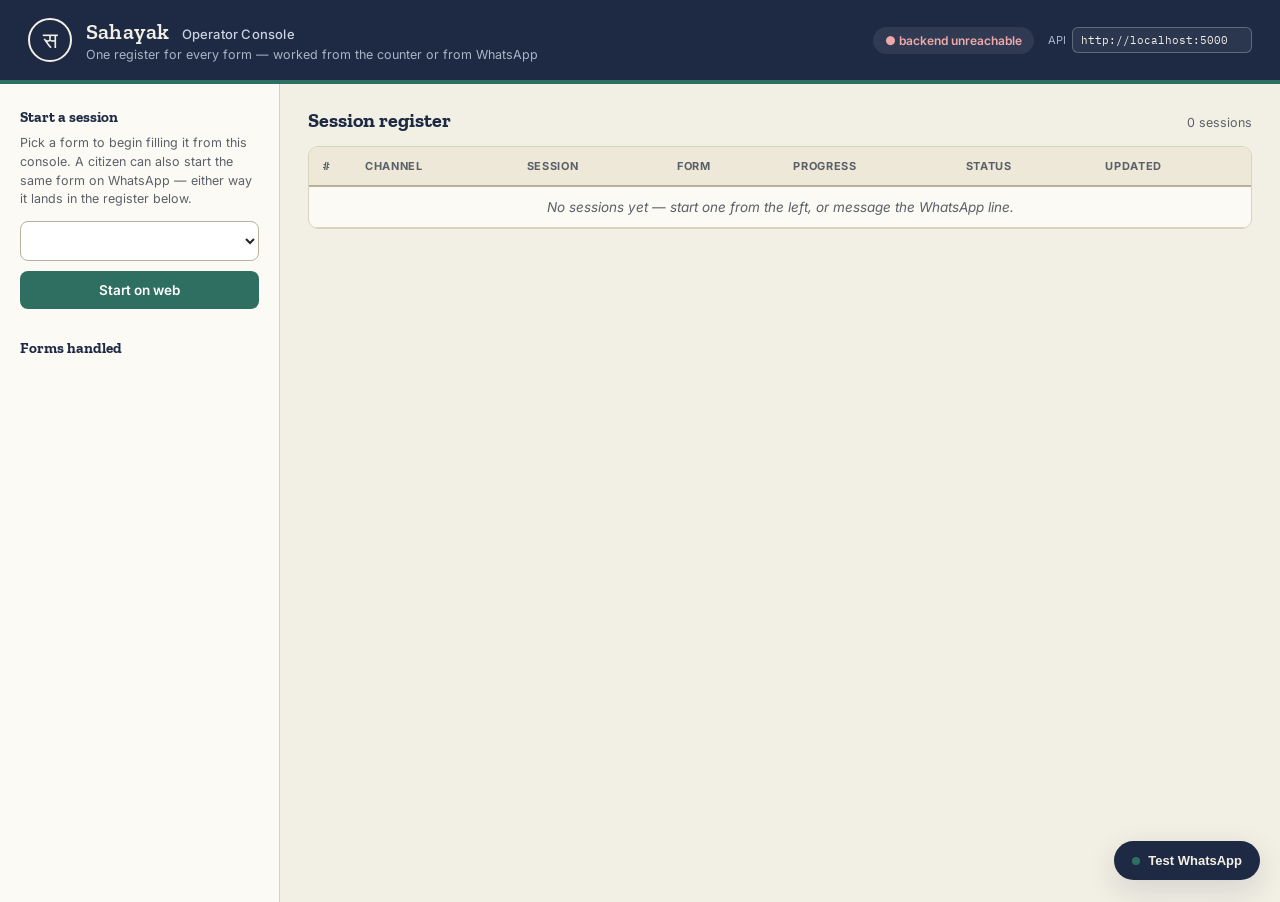
==== webapp/index.html @ dbed83ac "v2.0: Complete Sahayak rewrite — webapp dashboard, WhatsApp bot, OCR & ML upgrades, updated README &" ====
<!DOCTYPE html>
<html lang="en">
<head>
<meta charset="UTF-8">
<meta name="viewport" content="width=device-width, initial-scale=1.0">
<title>Sahayak — Operator Console</title>
<link rel="preconnect" href="https://fonts.googleapis.com">
<link href="https://fonts.googleapis.com/css2?family=Zilla+Slab:wght@500;600;700&family=Inter:wght@400;500;600;700&family=IBM+Plex+Mono:wght@400;500&display=swap" rel="stylesheet">
<link rel="stylesheet" href="styles.css">
</head>
<body>

<header class="topbar">
  <div class="topbar-brand">
    <span class="brand-mark">स</span>
    <div class="brand-text">
      <h1>Sahayak <span class="brand-sub">Operator Console</span></h1>
      <p class="brand-tagline">One register for every form — worked from the counter or from WhatsApp</p>
    </div>
  </div>
  <div class="topbar-status">
    <span id="backendPill" class="pill pill-pending">● checking backend…</span>
    <label class="api-base-field" title="Backend URL">
      API
      <input id="apiBaseInput" type="text" value="http://localhost:5000" spellcheck="false">
    </label>
  </div>
</header>

<div class="layout">

  <aside class="rail">
    <section class="rail-section">
      <h2>Start a session</h2>
      <p class="rail-hint">Pick a form to begin filling it from this console. A citizen can also start the same form on WhatsApp — either way it lands in the register below.</p>
      <select id="formSelect" class="form-select"></select>
      <button id="startSessionBtn" class="btn btn-primary btn-block">Start on web</button>
    </section>

    <section class="rail-section">
      <h2>Forms handled</h2>
      <ul id="formsList" class="forms-list"></ul>
    </section>
  </aside>

  <main class="main">
    <div class="main-header">
      <h2>Session register</h2>
      <span id="sessionCount" class="session-count">0 sessions</span>
    </div>
    <div class="ledger-wrap">
      <table class="ledger">
        <thead>
          <tr>
            <th class="col-no">#</th>
            <th>Channel</th>
            <th>Session</th>
            <th>Form</th>
            <th>Progress</th>
            <th>Status</th>
            <th>Updated</th>
          </tr>
        </thead>
        <tbody id="ledgerBody">
          <tr class="empty-row"><td colspan="7">No sessions yet — start one from the left, or message the WhatsApp line.</td></tr>
        </tbody>
      </table>
    </div>
  </main>

</div>

<!-- Session detail panel -->
<div id="detailOverlay" class="overlay hidden"></div>
<aside id="detailPanel" class="detail-panel hidden">
  <div class="detail-head">
    <div>
      <p class="detail-eyebrow">Case file</p>
      <h3 id="detailFormName">—</h3>
      <p id="detailSessionId" class="mono muted"></p>
    </div>
    <button id="closeDetailBtn" class="btn-icon" aria-label="Close">✕</button>
  </div>

  <div class="detail-progress">
    <div class="progress-track"><div id="detailProgressFill" class="progress-fill"></div></div>
    <span id="detailProgressLabel" class="progress-label">0%</span>
  </div>

  <section class="detail-section">
    <h4>Documents</h4>
    <ul id="detailDocs" class="doc-checklist"></ul>
  </section>

  <section class="detail-section">
    <h4>Fields</h4>
    <div id="detailFields" class="field-rows"></div>
  </section>

  <section class="detail-section">
    <h4>Conversation</h4>
    <div id="detailHistory" class="history-log"></div>
  </section>

  <section id="stubSection" class="stub-section hidden">
    <div class="receipt-stub">
      <p class="stub-eyebrow">Filled &amp; ready</p>
      <p class="stub-line">This case file is complete. Review the fields above, then print or hand off for submission.</p>
      <button id="printStubBtn" class="btn btn-secondary">Print summary</button>
    </div>
  </section>

  <div class="detail-actions">
    <button id="resetSessionBtn" class="btn btn-ghost">Reset this session</button>
  </div>
</aside>

<!-- WhatsApp tester widget -->
<div id="waWidget" class="wa-widget collapsed">
  <button id="waToggleBtn" class="wa-toggle">
    <span class="wa-toggle-dot"></span> Test WhatsApp
  </button>
  <div class="wa-panel">
    <div class="wa-panel-head">
      <span>WhatsApp line simulator</span>
      <span class="mono muted" id="waPhoneLabel">whatsapp:+910000000000</span>
    </div>
    <div id="waMessages" class="wa-messages"></div>
    <form id="waForm" class="wa-form">
      <input id="waFileInput" type="file" hidden>
      <button type="button" id="waAttachBtn" class="btn-icon" title="Attach a document">📎</button>
      <input id="waTextInput" type="text" placeholder="Type a message…" autocomplete="off">
      <button type="submit" class="btn btn-primary btn-sm">Send</button>
    </form>
  </div>
</div>

<script src="app.js"></script>
</body>
</html>
---- webapp/styles.css ----
:root{
  --ink: #23262B;
  --ink-soft: #5B6068;
  --paper: #F2EFE4;
  --paper-raised: #FBFAF4;
  --navy: #1E2A44;
  --navy-soft: #33456B;
  --teal: #2F6F62;
  --teal-soft: #E4EFEC;
  --amber: #B8842E;
  --amber-soft: #F6EBD8;
  --rule: #D8D2BF;
  --rule-strong: #B9B29B;
  --radius: 10px;
  --shadow: 0 10px 30px rgba(30,42,68,0.14);
  --font-display: 'Zilla Slab', Georgia, serif;
  --font-body: 'Inter', system-ui, sans-serif;
  --font-mono: 'IBM Plex Mono', 'SFMono-Regular', Menlo, monospace;
}

*{ box-sizing: border-box; }

html, body{
  margin: 0;
  padding: 0;
  background: var(--paper);
  color: var(--ink);
  font-family: var(--font-body);
  -webkit-font-smoothing: antialiased;
}

.mono{ font-family: var(--font-mono); }
.muted{ color: var(--ink-soft); }

/* ── Topbar ─────────────────────────────────────────────────────── */
.topbar{
  display: flex;
  align-items: center;
  justify-content: space-between;
  gap: 24px;
  padding: 18px 28px;
  background: var(--navy);
  color: #F2EFE4;
  border-bottom: 4px solid var(--teal);
}
.topbar-brand{ display: flex; align-items: center; gap: 14px; }
.brand-mark{
  display: inline-flex;
  align-items: center;
  justify-content: center;
  width: 44px; height: 44px;
  border-radius: 50%;
  border: 2px solid #F2EFE4;
  font-family: var(--font-display);
  font-size: 22px;
  flex-shrink: 0;
}
.brand-text h1{
  margin: 0;
  font-family: var(--font-display);
  font-weight: 600;
  font-size: 22px;
  letter-spacing: 0.2px;
}
.brand-sub{
  font-family: var(--font-body);
  font-weight: 500;
  font-size: 13px;
  color: #C9D2E0;
  margin-left: 8px;
}
.brand-tagline{
  margin: 2px 0 0;
  font-size: 12.5px;
  color: #A9B4C6;
}
.topbar-status{ display: flex; align-items: center; gap: 14px; flex-shrink: 0; }
.pill{
  font-size: 12px;
  font-weight: 600;
  padding: 6px 12px;
  border-radius: 999px;
  background: rgba(255,255,255,0.08);
  color: #E9E4D3;
  white-space: nowrap;
}
.pill-ok{ color: #A9E4C9; }
.pill-pending{ color: #F0D08C; }
.pill-error{ color: #F0A9A9; }
.api-base-field{
  font-size: 11px;
  color: #A9B4C6;
  display: flex;
  align-items: center;
  gap: 6px;
}
.api-base-field input{
  font-family: var(--font-mono);
  font-size: 11px;
  padding: 5px 8px;
  border-radius: 6px;
  border: 1px solid rgba(255,255,255,0.25);
  background: rgba(255,255,255,0.06);
  color: #F2EFE4;
  width: 180px;
}

/* ── Layout ─────────────────────────────────────────────────────── */
.layout{
  display: grid;
  grid-template-columns: 280px 1fr;
  gap: 0;
  min-height: calc(100vh - 82px);
}
.rail{
  background: var(--paper-raised);
  border-right: 1px solid var(--rule);
  padding: 24px 20px;
}
.rail-section + .rail-section{ margin-top: 30px; }
.rail-section h2{
  font-family: var(--font-display);
  font-size: 15px;
  margin: 0 0 8px;
  color: var(--navy);
}
.rail-hint{ font-size: 12.5px; color: var(--ink-soft); line-height: 1.5; margin: 0 0 12px; }

.form-select{
  width: 100%;
  padding: 10px 10px;
  border-radius: 8px;
  border: 1px solid var(--rule-strong);
  background: #fff;
  font-family: var(--font-body);
  font-size: 13.5px;
  color: var(--ink);
  margin-bottom: 10px;
}

.forms-list{ list-style: none; margin: 0; padding: 0; }
.forms-list li{
  font-size: 13px;
  padding: 8px 0;
  border-bottom: 1px dashed var(--rule);
  color: var(--ink-soft);
}
.forms-list li:last-child{ border-bottom: none; }
.forms-list li .fname{ color: var(--ink); font-weight: 600; display: block; }
.forms-list li .fcat{ font-size: 11.5px; }

.main{ padding: 24px 28px; }
.main-header{
  display: flex;
  align-items: baseline;
  justify-content: space-between;
  margin-bottom: 14px;
}
.main-header h2{
  font-family: var(--font-display);
  font-size: 20px;
  margin: 0;
  color: var(--navy);
}
.session-count{ font-size: 12.5px; color: var(--ink-soft); }

/* ── Ledger table ───────────────────────────────────────────────── */
.ledger-wrap{
  background: var(--paper-raised);
  border: 1px solid var(--rule);
  border-radius: var(--radius);
  overflow: hidden;
}
table.ledger{ width: 100%; border-collapse: collapse; font-size: 13.5px; }
table.ledger thead th{
  text-align: left;
  font-size: 11px;
  letter-spacing: 0.06em;
  text-transform: uppercase;
  color: var(--ink-soft);
  padding: 12px 14px;
  border-bottom: 2px solid var(--rule-strong);
  background: #EDE8D8;
}
table.ledger td{
  padding: 12px 14px;
  border-bottom: 1px solid var(--rule);
  vertical-align: middle;
}
table.ledger tbody tr:hover{ background: var(--teal-soft); cursor: pointer; }
.col-no{ width: 42px; font-family: var(--font-mono); color: var(--ink-soft); }
.empty-row td{ color: var(--ink-soft); font-style: italic; text-align: center; padding: 34px; }

.chan-badge{
  display: inline-flex;
  align-items: center;
  gap: 5px;
  font-size: 11.5px;
  font-weight: 600;
  padding: 3px 9px;
  border-radius: 999px;
}
.chan-whatsapp{ background: var(--teal-soft); color: var(--teal); }
.chan-web{ background: #E5E9F1; color: var(--navy-soft); }

.progress-mini-track{
  width: 90px;
  height: 6px;
  border-radius: 4px;
  background: var(--rule);
  overflow: hidden;
  display: inline-block;
  vertical-align: middle;
  margin-right: 8px;
}
.progress-mini-fill{ height: 100%; background: var(--teal); }

.status-tag{
  font-size: 11px;
  font-weight: 700;
  letter-spacing: 0.03em;
  text-transform: uppercase;
  padding: 3px 8px;
  border-radius: 5px;
}
.status-SELECT_FORM{ background: var(--amber-soft); color: var(--amber); }
.status-COLLECT_DOCS{ background: var(--amber-soft); color: var(--amber); }
.status-COLLECT_FIELDS{ background: #E5E9F1; color: var(--navy-soft); }
.status-COMPLETE{ background: var(--teal-soft); color: var(--teal); }

/* ── Buttons ────────────────────────────────────────────────────── */
.btn{
  font-family: var(--font-body);
  font-weight: 600;
  font-size: 13.5px;
  padding: 10px 16px;
  border-radius: 8px;
  border: 1px solid transparent;
  cursor: pointer;
  transition: transform 0.05s ease, opacity 0.15s ease;
}
.btn:active{ transform: translateY(1px); }
.btn-block{ width: 100%; }
.btn-sm{ padding: 7px 12px; font-size: 12.5px; }
.btn-primary{ background: var(--teal); color: #fff; }
.btn-primary:hover{ opacity: 0.92; }
.btn-secondary{ background: var(--navy); color: #fff; }
.btn-ghost{ background: transparent; border-color: var(--rule-strong); color: var(--ink-soft); }
.btn-ghost:hover{ color: var(--ink); border-color: var(--ink-soft); }
.btn-icon{
  background: transparent;
  border: none;
  font-size: 16px;
  cursor: pointer;
  color: var(--ink-soft);
  padding: 4px 6px;
}
.btn-icon:hover{ color: var(--ink); }

/* ── Detail panel ───────────────────────────────────────────────── */
.overlay{
  position: fixed; inset: 0;
  background: rgba(30,42,68,0.35);
  z-index: 40;
}
.overlay.hidden{ display: none; }

.detail-panel{
  position: fixed;
  top: 0; right: 0;
  height: 100vh;
  width: 420px;
  max-width: 92vw;
  background: var(--paper-raised);
  border-left: 1px solid var(--rule);
  box-shadow: var(--shadow);
  z-index: 41;
  overflow-y: auto;
  padding: 22px 22px 90px;
}
.detail-panel.hidden{ display: none; }

.detail-head{
  display: flex;
  justify-content: space-between;
  align-items: flex-start;
  margin-bottom: 14px;
}
.detail-eyebrow{
  font-size: 11px;
  text-transform: uppercase;
  letter-spacing: 0.08em;
  color: var(--teal);
  margin: 0 0 4px;
  font-weight: 700;
}
.detail-head h3{
  font-family: var(--font-display);
  margin: 0 0 4px;
  font-size: 19px;
  color: var(--navy);
}
#detailSessionId{ font-size: 12px; margin: 0; }

.detail-progress{ display: flex; align-items: center; gap: 10px; margin-bottom: 22px; }
.progress-track{
  flex: 1;
  height: 8px;
  border-radius: 5px;
  background: var(--rule);
  overflow: hidden;
}
.progress-fill{ height: 100%; background: var(--teal); width: 0%; transition: width 0.3s ease; }
.progress-label{ font-size: 12.5px; font-weight: 700; color: var(--teal); width: 38px; text-align: right; }

.detail-section{ margin-bottom: 22px; }
.detail-section h4{
  font-family: var(--font-display);
  font-size: 13.5px;
  text-transform: uppercase;
  letter-spacing: 0.04em;
  color: var(--ink-soft);
  margin: 0 0 10px;
  border-bottom: 1px solid var(--rule);
  padding-bottom: 6px;
}

.doc-checklist{ list-style: none; margin: 0; padding: 0; }
.doc-checklist li{
  display: flex;
  align-items: center;
  justify-content: space-between;
  gap: 10px;
  padding: 8px 0;
  border-bottom: 1px dashed var(--rule);
  font-size: 13px;
}
.doc-checklist li:last-child{ border-bottom: none; }
.doc-status{ font-size: 15px; flex-shrink: 0; }
.doc-status.received{ color: var(--teal); }
.doc-status.pending{ color: var(--amber); }
.doc-name{ flex: 1; }
.doc-upload-label{
  font-size: 11.5px;
  font-weight: 600;
  color: var(--navy-soft);
  cursor: pointer;
  text-decoration: underline;
  flex-shrink: 0;
}

.field-rows{ display: flex; flex-direction: column; gap: 10px; }
.field-row{ display: flex; flex-direction: column; gap: 4px; }
.field-row label{
  font-size: 11.5px;
  color: var(--ink-soft);
  display: flex;
  justify-content: space-between;
}
.field-source-tag{
  font-size: 9.5px;
  text-transform: uppercase;
  letter-spacing: 0.04em;
  padding: 1px 6px;
  border-radius: 4px;
  background: var(--teal-soft);
  color: var(--teal);
  font-weight: 700;
}
.field-source-tag.manual{ background: var(--amber-soft); color: var(--amber); }
.field-row input{
  padding: 8px 10px;
  border-radius: 7px;
  border: 1px solid var(--rule-strong);
  font-size: 13px;
  font-family: var(--font-body);
  background: #fff;
}
.field-row input:focus{ outline: 2px solid var(--teal); outline-offset: 1px; }

.history-log{
  max-height: 220px;
  overflow-y: auto;
  display: flex;
  flex-direction: column;
  gap: 6px;
  padding-right: 4px;
}
.history-msg{
  font-size: 12.5px;
  padding: 7px 10px;
  border-radius: 8px;
  max-width: 90%;
  line-height: 1.4;
  white-space: pre-wrap;
}
.history-msg.bot{ background: var(--teal-soft); color: var(--ink); align-self: flex-start; }
.history-msg.user{ background: var(--navy); color: #fff; align-self: flex-end; }

/* Signature element: perforated receipt stub for a completed case file */
.stub-section{ margin-bottom: 22px; }
.stub-section.hidden{ display: none; }
.receipt-stub{
  position: relative;
  background: var(--paper);
  border: 1px dashed var(--rule-strong);
  border-radius: 4px;
  padding: 18px 16px 16px;
  --notch: 9px;
  -webkit-mask-image: radial-gradient(circle var(--notch) at 0 0, transparent calc(var(--notch) - 0.5px), black var(--notch)),
                       radial-gradient(circle var(--notch) at 100% 0, transparent calc(var(--notch) - 0.5px), black var(--notch)),
                       radial-gradient(circle var(--notch) at 0 100%, transparent calc(var(--notch) - 0.5px), black var(--notch)),
                       radial-gradient(circle var(--notch) at 100% 100%, transparent calc(var(--notch) - 0.5px), black var(--notch));
  mask-image: radial-gradient(circle var(--notch) at 0 0, transparent calc(var(--notch) - 0.5px), black var(--notch)),
              radial-gradient(circle var(--notch) at 100% 0, transparent calc(var(--notch) - 0.5px), black var(--notch)),
              radial-gradient(circle var(--notch) at 0 100%, transparent calc(var(--notch) - 0.5px), black var(--notch)),
              radial-gradient(circle var(--notch) at 100% 100%, transparent calc(var(--notch) - 0.5px), black var(--notch));
}
.stub-eyebrow{
  font-family: var(--font-display);
  font-weight: 700;
  color: var(--teal);
  margin: 0 0 6px;
  font-size: 13px;
  text-transform: uppercase;
  letter-spacing: 0.05em;
}
.stub-line{ font-size: 12.5px; color: var(--ink-soft); margin: 0 0 12px; line-height: 1.5; }

.detail-actions{
  position: sticky;
  bottom: 0;
  background: var(--paper-raised);
  padding-top: 12px;
  border-top: 1px solid var(--rule);
}

/* ── WhatsApp tester widget ─────────────────────────────────────── */
.wa-widget{
  position: fixed;
  bottom: 20px;
  right: 20px;
  z-index: 30;
  font-family: var(--font-body);
}
.wa-toggle{
  display: flex;
  align-items: center;
  gap: 8px;
  background: var(--navy);
  color: #F2EFE4;
  border: none;
  border-radius: 999px;
  padding: 12px 18px;
  font-weight: 600;
  font-size: 13px;
  cursor: pointer;
  box-shadow: var(--shadow);
}
.wa-toggle-dot{
  width: 8px; height: 8px;
  border-radius: 50%;
  background: var(--teal);
  display: inline-block;
}
.wa-widget .wa-panel{ display: none; }
.wa-widget.open .wa-toggle{ display: none; }
.wa-widget.open .wa-panel{
  display: flex;
  flex-direction: column;
  width: 320px;
  height: 420px;
  background: var(--paper-raised);
  border: 1px solid var(--rule);
  border-radius: var(--radius);
  box-shadow: var(--shadow);
  overflow: hidden;
}
.wa-panel-head{
  background: var(--navy);
  color: #F2EFE4;
  padding: 12px 14px;
  font-size: 12.5px;
  font-weight: 600;
  display: flex;
  flex-direction: column;
  gap: 2px;
}
.wa-messages{
  flex: 1;
  overflow-y: auto;
  padding: 12px;
  display: flex;
  flex-direction: column;
  gap: 8px;
  background: var(--paper);
}
.wa-msg{
  font-size: 12.5px;
  line-height: 1.4;
  padding: 8px 10px;
  border-radius: 10px;
  max-width: 85%;
  white-space: pre-wrap;
}
.wa-msg.out{ align-self: flex-end; background: var(--teal); color: #fff; }
.wa-msg.in{ align-self: flex-start; background: #fff; border: 1px solid var(--rule); }
.wa-form{
  display: flex;
  align-items: center;
  gap: 6px;
  padding: 10px;
  border-top: 1px solid var(--rule);
  background: var(--paper-raised);
}
.wa-form input[type="text"]{
  flex: 1;
  padding: 8px 10px;
  border-radius: 8px;
  border: 1px solid var(--rule-strong);
  font-size: 12.5px;
}

@media (max-width: 860px){
  .layout{ grid-template-columns: 1fr; }
  .rail{ border-right: none; border-bottom: 1px solid var(--rule); }
  .detail-panel{ width: 100%; }
}
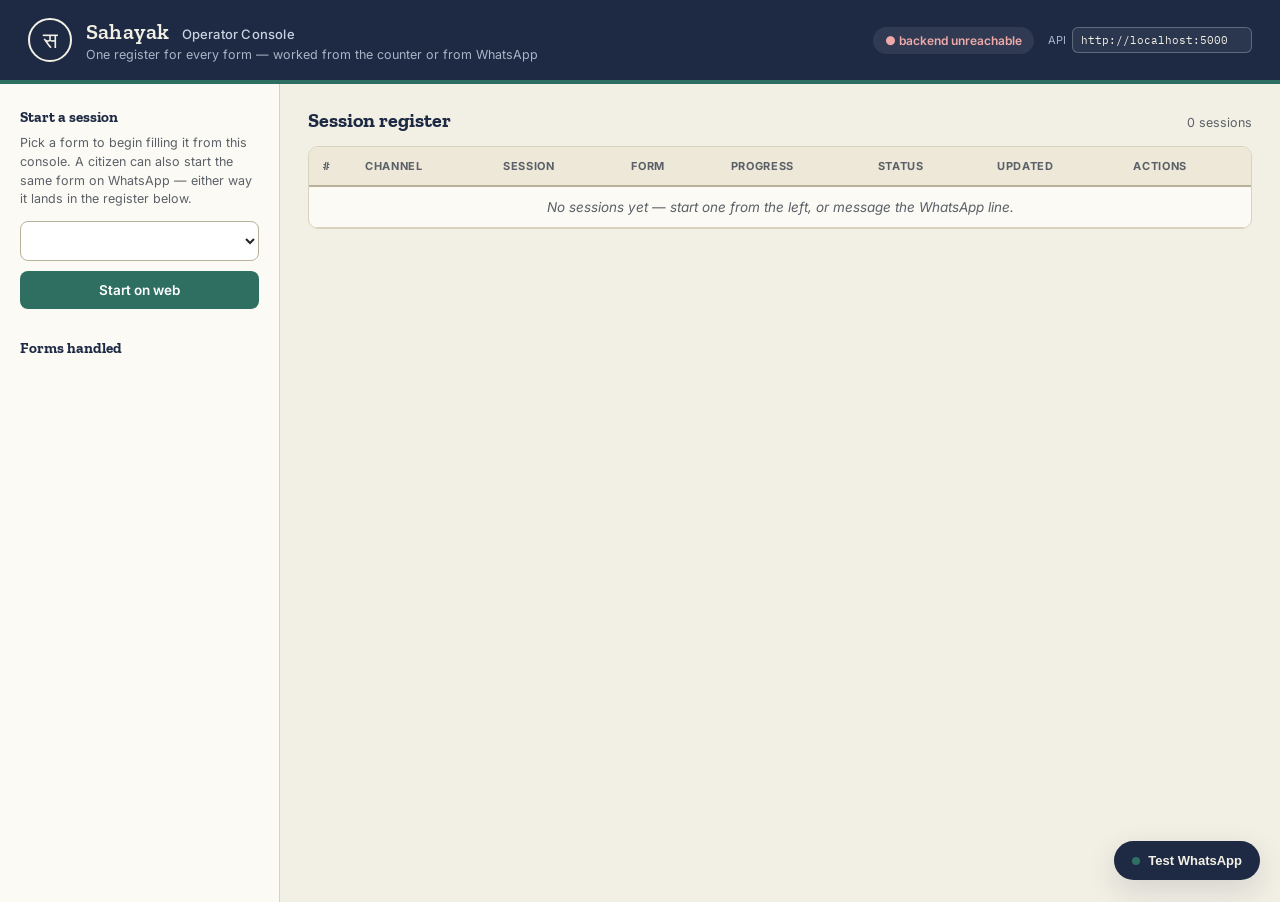
==== commit 33fa6ae3: "Delete button UI fix" ====
--- a/webapp/index.html
+++ b/webapp/index.html
@@ -59,10 +59,11 @@
             <th>Progress</th>
             <th>Status</th>
             <th>Updated</th>
+            <th>Actions</th>
           </tr>
         </thead>
         <tbody id="ledgerBody">
-          <tr class="empty-row"><td colspan="7">No sessions yet — start one from the left, or message the WhatsApp line.</td></tr>
+          <tr class="empty-row"><td colspan="8">No sessions yet — start one from the left, or message the WhatsApp line.</td></tr>
         </tbody>
       </table>
     </div>
@@ -122,7 +123,10 @@
   </button>
   <div class="wa-panel">
     <div class="wa-panel-head">
-      <span>WhatsApp line simulator</span>
+      <div class="wa-panel-head-row">
+        <span>WhatsApp line simulator</span>
+        <button id="waCloseBtn" class="btn-icon wa-close-btn" aria-label="Close" title="Close simulator">&times;</button>
+      </div>
       <span class="mono muted" id="waPhoneLabel">whatsapp:+910000000000</span>
     </div>
     <div id="waMessages" class="wa-messages"></div>
--- a/webapp/styles.css
+++ b/webapp/styles.css
@@ -521,6 +521,39 @@
   font-size: 12.5px;
 }
 
+/* ── WhatsApp close button & Delete session button ─────────────── */
+.wa-panel-head-row{
+  display: flex;
+  align-items: center;
+  justify-content: space-between;
+}
+.wa-close-btn{
+  color: #F2EFE4 !important;
+  font-size: 20px;
+  line-height: 1;
+  opacity: 0.7;
+  transition: opacity 0.15s ease;
+}
+.wa-close-btn:hover{ opacity: 1; }
+
+.btn-delete{
+  background: transparent;
+  border: 1px solid #e0c8c8;
+  color: #b44;
+  font-size: 11px;
+  font-weight: 600;
+  padding: 4px 10px;
+  border-radius: 6px;
+  cursor: pointer;
+  transition: background 0.15s ease, color 0.15s ease;
+  white-space: nowrap;
+}
+.btn-delete:hover{
+  background: #b44;
+  color: #fff;
+  border-color: #b44;
+}
+
 @media (max-width: 860px){
   .layout{ grid-template-columns: 1fr; }
   .rail{ border-right: none; border-bottom: 1px solid var(--rule); }
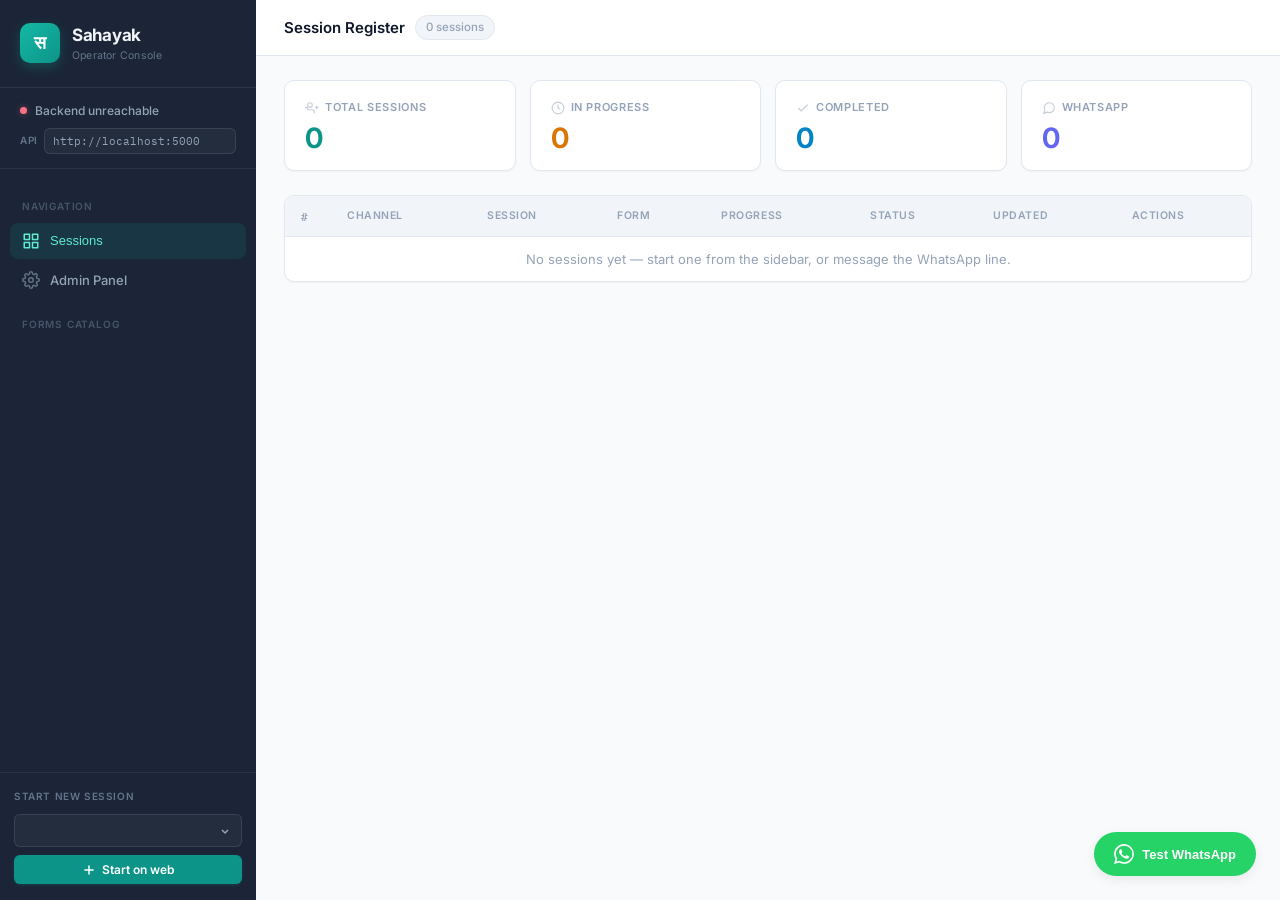
==== commit dae3c08e: "feat: PostgreSQL migration + Admin Panel with 20 forms" ====
--- a/webapp/index.html
+++ b/webapp/index.html
@@ -4,50 +4,108 @@
 <meta charset="UTF-8">
 <meta name="viewport" content="width=device-width, initial-scale=1.0">
 <title>Sahayak — Operator Console</title>
+<meta name="description" content="AI-powered operator console for government form processing at Common Service Centres">
 <link rel="preconnect" href="https://fonts.googleapis.com">
-<link href="https://fonts.googleapis.com/css2?family=Zilla+Slab:wght@500;600;700&family=Inter:wght@400;500;600;700&family=IBM+Plex+Mono:wght@400;500&display=swap" rel="stylesheet">
+<link href="https://fonts.googleapis.com/css2?family=Inter:wght@400;500;600;700&family=IBM+Plex+Mono:wght@400;500&display=swap" rel="stylesheet">
 <link rel="stylesheet" href="styles.css">
 </head>
 <body>
 
-<header class="topbar">
-  <div class="topbar-brand">
-    <span class="brand-mark">स</span>
-    <div class="brand-text">
-      <h1>Sahayak <span class="brand-sub">Operator Console</span></h1>
-      <p class="brand-tagline">One register for every form — worked from the counter or from WhatsApp</p>
-    </div>
-  </div>
-  <div class="topbar-status">
-    <span id="backendPill" class="pill pill-pending">● checking backend…</span>
-    <label class="api-base-field" title="Backend URL">
-      API
-      <input id="apiBaseInput" type="text" value="http://localhost:5000" spellcheck="false">
-    </label>
-  </div>
-</header>
-
-<div class="layout">
-
-  <aside class="rail">
-    <section class="rail-section">
-      <h2>Start a session</h2>
-      <p class="rail-hint">Pick a form to begin filling it from this console. A citizen can also start the same form on WhatsApp — either way it lands in the register below.</p>
+<!-- Toast container -->
+<div id="toastContainer" class="toast-container"></div>
+
+<div class="app-layout">
+
+  <!-- ── Sidebar ──────────────────────────────────────────────── -->
+  <aside class="sidebar">
+    <div class="sidebar-brand">
+      <div class="brand-logo">स</div>
+      <div class="brand-info">
+        <h1>Sahayak</h1>
+        <p>Operator Console</p>
+      </div>
+    </div>
+
+    <div class="sidebar-status">
+      <div class="status-indicator">
+        <span id="statusDot" class="status-dot pending"></span>
+        <span id="statusText">Checking backend…</span>
+      </div>
+      <div class="api-url-field">
+        <label>API</label>
+        <input id="apiBaseInput" type="text" value="http://localhost:5000" spellcheck="false">
+      </div>
+    </div>
+
+    <nav class="sidebar-nav">
+      <span class="nav-label">Navigation</span>
+      <button class="nav-item active">
+        <svg viewBox="0 0 24 24" fill="none" stroke="currentColor" stroke-width="2" stroke-linecap="round" stroke-linejoin="round"><rect x="3" y="3" width="7" height="7"/><rect x="14" y="3" width="7" height="7"/><rect x="3" y="14" width="7" height="7"/><rect x="14" y="14" width="7" height="7"/></svg>
+        Sessions
+      </button>
+      <a href="admin.html" class="nav-item">
+        <svg viewBox="0 0 24 24" fill="none" stroke="currentColor" stroke-width="2" stroke-linecap="round"><circle cx="12" cy="12" r="3"/><path d="M19.4 15a1.65 1.65 0 00.33 1.82l.06.06a2 2 0 010 2.83 2 2 0 01-2.83 0l-.06-.06a1.65 1.65 0 00-1.82-.33 1.65 1.65 0 00-1 1.51V21a2 2 0 01-4 0v-.09A1.65 1.65 0 009 19.4a1.65 1.65 0 00-1.82.33l-.06.06a2 2 0 01-2.83 0 2 2 0 010-2.83l.06-.06A1.65 1.65 0 004.68 15a1.65 1.65 0 00-1.51-1H3a2 2 0 010-4h.09A1.65 1.65 0 004.6 9a1.65 1.65 0 00-.33-1.82l-.06-.06a2 2 0 012.83-2.83l.06.06A1.65 1.65 0 009 4.68a1.65 1.65 0 001-1.51V3a2 2 0 014 0v.09a1.65 1.65 0 001 1.51 1.65 1.65 0 001.82-.33l.06-.06a2 2 0 012.83 2.83l-.06.06A1.65 1.65 0 0019.4 9a1.65 1.65 0 001.51 1H21a2 2 0 010 4h-.09a1.65 1.65 0 00-1.51 1z"/></svg>
+        Admin Panel
+      </a>
+
+      <span class="nav-label">Forms Catalog</span>
+      <ul id="formsList" class="forms-list"></ul>
+    </nav>
+
+    <div class="sidebar-new-session">
+      <h3>Start new session</h3>
       <select id="formSelect" class="form-select"></select>
-      <button id="startSessionBtn" class="btn btn-primary btn-block">Start on web</button>
-    </section>
-
-    <section class="rail-section">
-      <h2>Forms handled</h2>
-      <ul id="formsList" class="forms-list"></ul>
-    </section>
+      <button id="startSessionBtn" class="btn btn-primary btn-block btn-sm">
+        <svg viewBox="0 0 24 24" fill="none" stroke="currentColor" stroke-width="2.5" stroke-linecap="round" width="14" height="14"><line x1="12" y1="5" x2="12" y2="19"/><line x1="5" y1="12" x2="19" y2="12"/></svg>
+        Start on web
+      </button>
+    </div>
   </aside>
 
-  <main class="main">
-    <div class="main-header">
-      <h2>Session register</h2>
+  <!-- ── Topbar ───────────────────────────────────────────────── -->
+  <header class="topbar">
+    <div class="topbar-title">
+      Session Register
       <span id="sessionCount" class="session-count">0 sessions</span>
     </div>
+  </header>
+
+  <!-- ── Main Content ─────────────────────────────────────────── -->
+  <main class="main-content">
+
+    <!-- Stats row -->
+    <div class="stats-row">
+      <div class="stat-card accent">
+        <div class="stat-label">
+          <svg viewBox="0 0 24 24" fill="none" stroke="currentColor" stroke-width="2"><path d="M16 21v-2a4 4 0 00-4-4H5a4 4 0 00-4-4v2"/><circle cx="8.5" cy="7" r="4"/><line x1="20" y1="8" x2="20" y2="14"/><line x1="23" y1="11" x2="17" y2="11"/></svg>
+          Total Sessions
+        </div>
+        <div class="stat-value" id="statTotal">0</div>
+      </div>
+      <div class="stat-card amber">
+        <div class="stat-label">
+          <svg viewBox="0 0 24 24" fill="none" stroke="currentColor" stroke-width="2"><circle cx="12" cy="12" r="10"/><polyline points="12 6 12 12 16 14"/></svg>
+          In Progress
+        </div>
+        <div class="stat-value" id="statInProgress">0</div>
+      </div>
+      <div class="stat-card sky">
+        <div class="stat-label">
+          <svg viewBox="0 0 24 24" fill="none" stroke="currentColor" stroke-width="2"><polyline points="20 6 9 17 4 12"/></svg>
+          Completed
+        </div>
+        <div class="stat-value" id="statComplete">0</div>
+      </div>
+      <div class="stat-card indigo">
+        <div class="stat-label">
+          <svg viewBox="0 0 24 24" fill="none" stroke="currentColor" stroke-width="2"><path d="M21 11.5a8.38 8.38 0 01-.9 3.8 8.5 8.5 0 01-7.6 4.7 8.38 8.38 0 01-3.8-.9L3 21l1.9-5.7a8.38 8.38 0 01-.9-3.8 8.5 8.5 0 014.7-7.6 8.38 8.38 0 013.8-.9h.5a8.48 8.48 0 018 8v.5z"/></svg>
+          WhatsApp
+        </div>
+        <div class="stat-value" id="statWhatsApp">0</div>
+      </div>
+    </div>
+
+    <!-- Session table -->
     <div class="ledger-wrap">
       <table class="ledger">
         <thead>
@@ -63,7 +121,7 @@
           </tr>
         </thead>
         <tbody id="ledgerBody">
-          <tr class="empty-row"><td colspan="8">No sessions yet — start one from the left, or message the WhatsApp line.</td></tr>
+          <tr class="empty-row"><td colspan="8">No sessions yet — start one from the sidebar, or message the WhatsApp line.</td></tr>
         </tbody>
       </table>
     </div>
@@ -71,7 +129,7 @@
 
 </div>
 
-<!-- Session detail panel -->
+<!-- ── Session Detail Panel ─────────────────────────────────────── -->
 <div id="detailOverlay" class="overlay hidden"></div>
 <aside id="detailPanel" class="detail-panel hidden">
   <div class="detail-head">
@@ -80,7 +138,9 @@
       <h3 id="detailFormName">—</h3>
       <p id="detailSessionId" class="mono muted"></p>
     </div>
-    <button id="closeDetailBtn" class="btn-icon" aria-label="Close">✕</button>
+    <button id="closeDetailBtn" class="btn-icon" aria-label="Close">
+      <svg viewBox="0 0 24 24" fill="none" stroke="currentColor" stroke-width="2" stroke-linecap="round" width="20" height="20"><line x1="18" y1="6" x2="6" y2="18"/><line x1="6" y1="6" x2="18" y2="18"/></svg>
+    </button>
   </div>
 
   <div class="detail-progress">
@@ -107,32 +167,41 @@
     <div class="receipt-stub">
       <p class="stub-eyebrow">Filled &amp; ready</p>
       <p class="stub-line">This case file is complete. Review the fields above, then print or hand off for submission.</p>
-      <button id="printStubBtn" class="btn btn-secondary">Print summary</button>
+      <button id="printStubBtn" class="btn btn-secondary btn-sm">
+        <svg viewBox="0 0 24 24" fill="none" stroke="currentColor" stroke-width="2" stroke-linecap="round" width="14" height="14"><polyline points="6 9 6 2 18 2 18 9"/><path d="M6 18H4a2 2 0 01-2-2v-5a2 2 0 012-2h16a2 2 0 012 2v5a2 2 0 01-2 2h-2"/><rect x="6" y="14" width="12" height="8"/></svg>
+        Print summary
+      </button>
     </div>
   </section>
 
   <div class="detail-actions">
-    <button id="resetSessionBtn" class="btn btn-ghost">Reset this session</button>
+    <button id="resetSessionBtn" class="btn btn-ghost btn-sm">Reset session</button>
+    <button id="deleteSessionBtn" class="btn btn-danger btn-sm">Delete session</button>
   </div>
 </aside>
 
-<!-- WhatsApp tester widget -->
+<!-- ── WhatsApp Simulator Widget ────────────────────────────────── -->
 <div id="waWidget" class="wa-widget collapsed">
   <button id="waToggleBtn" class="wa-toggle">
-    <span class="wa-toggle-dot"></span> Test WhatsApp
+    <svg viewBox="0 0 24 24" fill="currentColor" width="20" height="20"><path d="M17.472 14.382c-.297-.149-1.758-.867-2.03-.967-.273-.099-.471-.148-.67.15-.197.297-.767.966-.94 1.164-.173.199-.347.223-.644.075-.297-.15-1.255-.463-2.39-1.475-.883-.788-1.48-1.761-1.653-2.059-.173-.297-.018-.458.13-.606.134-.133.298-.347.446-.52.149-.174.198-.298.298-.497.099-.198.05-.371-.025-.52-.075-.149-.669-1.612-.916-2.207-.242-.579-.487-.5-.669-.51-.173-.008-.371-.01-.57-.01-.198 0-.52.074-.792.372-.272.297-1.04 1.016-1.04 2.479 0 1.462 1.065 2.875 1.213 3.074.149.198 2.096 3.2 5.077 4.487.709.306 1.262.489 1.694.625.712.227 1.36.195 1.871.118.571-.085 1.758-.719 2.006-1.413.248-.694.248-1.289.173-1.413-.074-.124-.272-.198-.57-.347m-5.421 7.403h-.004a9.87 9.87 0 01-5.031-1.378l-.361-.214-3.741.982.998-3.648-.235-.374a9.86 9.86 0 01-1.51-5.26c.001-5.45 4.436-9.884 9.888-9.884 2.64 0 5.122 1.03 6.988 2.898a9.825 9.825 0 012.893 6.994c-.003 5.45-4.437 9.884-9.885 9.884m8.413-18.297A11.815 11.815 0 0012.05 0C5.495 0 .16 5.335.157 11.892c0 2.096.547 4.142 1.588 5.945L.057 24l6.305-1.654a11.882 11.882 0 005.683 1.448h.005c6.554 0 11.89-5.335 11.893-11.893a11.821 11.821 0 00-3.48-8.413z"/></svg>
+    Test WhatsApp
   </button>
   <div class="wa-panel">
     <div class="wa-panel-head">
       <div class="wa-panel-head-row">
-        <span>WhatsApp line simulator</span>
-        <button id="waCloseBtn" class="btn-icon wa-close-btn" aria-label="Close" title="Close simulator">&times;</button>
-      </div>
-      <span class="mono muted" id="waPhoneLabel">whatsapp:+910000000000</span>
+        <span>WhatsApp Simulator</span>
+        <button id="waCloseBtn" class="btn-icon wa-close-btn" aria-label="Close" title="Close simulator">
+          <svg viewBox="0 0 24 24" fill="none" stroke="currentColor" stroke-width="2.5" stroke-linecap="round" width="18" height="18"><line x1="18" y1="6" x2="6" y2="18"/><line x1="6" y1="6" x2="18" y2="18"/></svg>
+        </button>
+      </div>
+      <span class="mono" id="waPhoneLabel">whatsapp:+910000000000</span>
     </div>
     <div id="waMessages" class="wa-messages"></div>
     <form id="waForm" class="wa-form">
       <input id="waFileInput" type="file" hidden>
-      <button type="button" id="waAttachBtn" class="btn-icon" title="Attach a document">📎</button>
+      <button type="button" id="waAttachBtn" class="btn-icon" title="Attach a document">
+        <svg viewBox="0 0 24 24" fill="none" stroke="currentColor" stroke-width="2" stroke-linecap="round" width="18" height="18"><path d="M21.44 11.05l-9.19 9.19a6 6 0 01-8.49-8.49l9.19-9.19a4 4 0 015.66 5.66l-9.2 9.19a2 2 0 01-2.83-2.83l8.49-8.48"/></svg>
+      </button>
       <input id="waTextInput" type="text" placeholder="Type a message…" autocomplete="off">
       <button type="submit" class="btn btn-primary btn-sm">Send</button>
     </form>
--- a/webapp/styles.css
+++ b/webapp/styles.css
@@ -1,561 +1,1005 @@
-:root{
-  --ink: #23262B;
-  --ink-soft: #5B6068;
-  --paper: #F2EFE4;
-  --paper-raised: #FBFAF4;
-  --navy: #1E2A44;
-  --navy-soft: #33456B;
-  --teal: #2F6F62;
-  --teal-soft: #E4EFEC;
-  --amber: #B8842E;
-  --amber-soft: #F6EBD8;
-  --rule: #D8D2BF;
-  --rule-strong: #B9B29B;
-  --radius: 10px;
-  --shadow: 0 10px 30px rgba(30,42,68,0.14);
-  --font-display: 'Zilla Slab', Georgia, serif;
-  --font-body: 'Inter', system-ui, sans-serif;
-  --font-mono: 'IBM Plex Mono', 'SFMono-Regular', Menlo, monospace;
-}
-
-*{ box-sizing: border-box; }
-
-html, body{
-  margin: 0;
-  padding: 0;
-  background: var(--paper);
-  color: var(--ink);
-  font-family: var(--font-body);
+/* ================================================================
+   Sahayak Operator Console — Professional Light Theme
+   ================================================================ */
+
+/* ── Design Tokens ──────────────────────────────────────────────── */
+:root {
+  /* Backgrounds */
+  --bg-base: #f8fafc;
+  --bg-surface: #ffffff;
+  --bg-card: #ffffff;
+  --bg-elevated: #f1f5f9;
+  --bg-hover: rgba(0, 0, 0, 0.02);
+  --bg-active: rgba(0, 0, 0, 0.04);
+  --bg-sidebar: #1b2537;
+
+  /* Text */
+  --text-primary: #0f172a;
+  --text-secondary: #475569;
+  --text-muted: #94a3b8;
+  --text-inverse: #ffffff;
+
+  /* Accents */
+  --accent: #0d9488;
+  --accent-hover: #0f766e;
+  --accent-soft: rgba(13, 148, 136, 0.08);
+  --accent-glow: rgba(13, 148, 136, 0.2);
+
+  --indigo: #6366f1;
+  --indigo-soft: rgba(99, 102, 241, 0.08);
+
+  --amber: #d97706;
+  --amber-soft: rgba(217, 119, 6, 0.08);
+
+  --rose: #e11d48;
+  --rose-soft: rgba(225, 29, 72, 0.06);
+
+  --sky: #0284c7;
+  --sky-soft: rgba(2, 132, 199, 0.08);
+
+  --emerald: #059669;
+  --emerald-soft: rgba(5, 150, 105, 0.08);
+
+  /* Borders */
+  --border: #e2e8f0;
+  --border-strong: #cbd5e1;
+
+  /* Shadows */
+  --shadow-xs: 0 1px 2px rgba(0, 0, 0, 0.04);
+  --shadow-sm: 0 1px 3px rgba(0, 0, 0, 0.06), 0 1px 2px rgba(0, 0, 0, 0.04);
+  --shadow-md: 0 4px 12px rgba(0, 0, 0, 0.07);
+  --shadow-lg: 0 10px 30px rgba(0, 0, 0, 0.1);
+
+  /* Radii */
+  --radius-sm: 6px;
+  --radius-md: 10px;
+  --radius-lg: 14px;
+  --radius-xl: 20px;
+  --radius-full: 999px;
+
+  /* Typography */
+  --font-sans: 'Inter', system-ui, -apple-system, sans-serif;
+  --font-mono: 'IBM Plex Mono', 'SF Mono', 'Fira Code', monospace;
+
+  /* Transitions */
+  --ease: cubic-bezier(0.4, 0, 0.2, 1);
+  --duration: 180ms;
+}
+
+/* ── Reset & Base ───────────────────────────────────────────────── */
+*, *::before, *::after { box-sizing: border-box; margin: 0; padding: 0; }
+
+html, body {
+  height: 100%;
+  background: var(--bg-base);
+  color: var(--text-primary);
+  font-family: var(--font-sans);
+  font-size: 14px;
+  line-height: 1.55;
   -webkit-font-smoothing: antialiased;
-}
-
-.mono{ font-family: var(--font-mono); }
-.muted{ color: var(--ink-soft); }
-
-/* ── Topbar ─────────────────────────────────────────────────────── */
-.topbar{
+  -moz-osx-font-smoothing: grayscale;
+}
+
+::selection { background: var(--accent); color: #fff; }
+:focus-visible { outline: 2px solid var(--accent); outline-offset: 2px; }
+
+a { color: var(--accent); text-decoration: none; }
+a:hover { color: var(--accent-hover); }
+
+::-webkit-scrollbar { width: 6px; height: 6px; }
+::-webkit-scrollbar-track { background: transparent; }
+::-webkit-scrollbar-thumb { background: var(--border-strong); border-radius: 3px; }
+::-webkit-scrollbar-thumb:hover { background: var(--text-muted); }
+
+.mono { font-family: var(--font-mono); }
+.muted { color: var(--text-muted); }
+
+/* ── App Layout ─────────────────────────────────────────────────── */
+.app-layout {
+  display: grid;
+  grid-template-columns: 256px 1fr;
+  grid-template-rows: auto 1fr;
+  min-height: 100vh;
+}
+
+/* ── Sidebar (dark) ─────────────────────────────────────────────── */
+.sidebar {
+  grid-row: 1 / -1;
+  background: var(--bg-sidebar);
+  display: flex;
+  flex-direction: column;
+  overflow-y: auto;
+  color: #cbd5e1;
+}
+
+.sidebar-brand {
+  padding: 22px 20px;
+  border-bottom: 1px solid rgba(255, 255, 255, 0.08);
+  display: flex;
+  align-items: center;
+  gap: 12px;
+}
+
+.brand-logo {
+  width: 40px;
+  height: 40px;
+  border-radius: 10px;
+  background: linear-gradient(135deg, #14b8a6, #0d9488);
+  display: flex;
+  align-items: center;
+  justify-content: center;
+  font-size: 18px;
+  font-weight: 700;
+  color: #fff;
+  flex-shrink: 0;
+  box-shadow: 0 4px 12px rgba(13, 148, 136, 0.35);
+}
+
+.brand-info h1 {
+  font-size: 17px;
+  font-weight: 700;
+  letter-spacing: -0.3px;
+  color: #f1f5f9;
+}
+
+.brand-info p {
+  font-size: 10.5px;
+  color: #64748b;
+  letter-spacing: 0.02em;
+}
+
+/* Backend status */
+.sidebar-status {
+  padding: 14px 20px;
+  border-bottom: 1px solid rgba(255, 255, 255, 0.06);
+}
+
+.status-indicator {
+  display: flex;
+  align-items: center;
+  gap: 8px;
+  font-size: 12px;
+  font-weight: 500;
+  color: #94a3b8;
+}
+
+.status-dot {
+  width: 7px;
+  height: 7px;
+  border-radius: 50%;
+  flex-shrink: 0;
+}
+
+.status-dot.ok { background: #34d399; box-shadow: 0 0 8px rgba(52, 211, 153, 0.5); animation: pulse 2s infinite; }
+.status-dot.error { background: #fb7185; box-shadow: 0 0 6px rgba(251, 113, 133, 0.4); animation: none; }
+.status-dot.pending { background: #fbbf24; animation: pulse 1.5s infinite; }
+
+@keyframes pulse {
+  0%, 100% { opacity: 1; }
+  50% { opacity: 0.4; }
+}
+
+.api-url-field {
+  margin-top: 8px;
+  display: flex;
+  align-items: center;
+  gap: 6px;
+}
+
+.api-url-field label {
+  font-size: 10px;
+  font-weight: 600;
+  text-transform: uppercase;
+  letter-spacing: 0.06em;
+  color: #64748b;
+}
+
+.api-url-field input {
+  flex: 1;
+  font-family: var(--font-mono);
+  font-size: 10.5px;
+  padding: 5px 8px;
+  border-radius: var(--radius-sm);
+  border: 1px solid rgba(255, 255, 255, 0.1);
+  background: rgba(255, 255, 255, 0.04);
+  color: #94a3b8;
+  transition: border-color var(--duration) var(--ease);
+}
+
+.api-url-field input:focus {
+  border-color: var(--accent);
+  color: #e2e8f0;
+}
+
+/* Sidebar nav */
+.sidebar-nav {
+  padding: 14px 10px;
+  display: flex;
+  flex-direction: column;
+  gap: 2px;
+}
+
+.nav-item {
+  display: flex;
+  align-items: center;
+  gap: 10px;
+  padding: 9px 12px;
+  border-radius: 8px;
+  font-size: 13px;
+  font-weight: 500;
+  color: #94a3b8;
+  cursor: pointer;
+  transition: all var(--duration) var(--ease);
+  border: none;
+  background: none;
+  width: 100%;
+  text-align: left;
+}
+
+.nav-item:hover { background: rgba(255, 255, 255, 0.06); color: #e2e8f0; }
+.nav-item.active { background: rgba(13, 148, 136, 0.15); color: #5eead4; }
+.nav-item svg { width: 18px; height: 18px; opacity: 0.6; flex-shrink: 0; }
+.nav-item.active svg { opacity: 1; }
+
+.nav-label {
+  font-size: 10px;
+  font-weight: 600;
+  text-transform: uppercase;
+  letter-spacing: 0.08em;
+  color: #475569;
+  padding: 16px 12px 6px;
+}
+
+/* Sidebar new session */
+.sidebar-new-session {
+  padding: 16px 14px;
+  border-top: 1px solid rgba(255, 255, 255, 0.06);
+  margin-top: auto;
+}
+
+.sidebar-new-session h3 {
+  font-size: 10px;
+  font-weight: 600;
+  text-transform: uppercase;
+  letter-spacing: 0.06em;
+  color: #64748b;
+  margin-bottom: 10px;
+}
+
+.form-select {
+  width: 100%;
+  padding: 8px 10px;
+  border-radius: var(--radius-sm);
+  border: 1px solid rgba(255, 255, 255, 0.1);
+  background: rgba(255, 255, 255, 0.04);
+  color: #e2e8f0;
+  font-family: var(--font-sans);
+  font-size: 12px;
+  margin-bottom: 8px;
+  appearance: none;
+  background-image: url("data:image/svg+xml,%3Csvg xmlns='http://www.w3.org/2000/svg' width='12' height='12' viewBox='0 0 12 12'%3E%3Cpath d='M3 5l3 3 3-3' stroke='%2394a3b8' stroke-width='1.5' fill='none'/%3E%3C/svg%3E");
+  background-repeat: no-repeat;
+  background-position: right 10px center;
+  cursor: pointer;
+}
+
+.form-select option { background: #1e293b; color: #e2e8f0; }
+.form-select:focus { border-color: var(--accent); }
+
+/* Forms list */
+.forms-list { list-style: none; max-height: 300px; overflow-y: auto; }
+
+.forms-list li {
+  font-size: 11.5px;
+  padding: 7px 0;
+  border-bottom: 1px solid rgba(255, 255, 255, 0.04);
+  color: #64748b;
+}
+.forms-list li:last-child { border-bottom: none; }
+.forms-list .fname { color: #94a3b8; font-weight: 600; display: block; font-size: 12px; }
+.forms-list .fcat { font-size: 10px; }
+
+/* ── Buttons ────────────────────────────────────────────────────── */
+.btn {
+  display: inline-flex;
+  align-items: center;
+  justify-content: center;
+  gap: 6px;
+  font-family: var(--font-sans);
+  font-weight: 600;
+  font-size: 13px;
+  padding: 9px 16px;
+  border-radius: var(--radius-sm);
+  border: none;
+  cursor: pointer;
+  transition: all var(--duration) var(--ease);
+  white-space: nowrap;
+}
+
+.btn:active { transform: scale(0.97); }
+.btn-block { width: 100%; }
+.btn-sm { padding: 7px 12px; font-size: 12px; }
+
+.btn-primary {
+  background: var(--accent);
+  color: #fff;
+  box-shadow: 0 1px 3px rgba(13, 148, 136, 0.25);
+}
+.btn-primary:hover { background: var(--accent-hover); box-shadow: 0 4px 12px rgba(13, 148, 136, 0.3); }
+
+.btn-secondary {
+  background: var(--bg-elevated);
+  color: var(--text-primary);
+  border: 1px solid var(--border);
+}
+.btn-secondary:hover { background: var(--border); }
+
+.btn-ghost {
+  background: transparent;
+  color: var(--text-secondary);
+  border: 1px solid var(--border);
+}
+.btn-ghost:hover { background: var(--bg-elevated); color: var(--text-primary); }
+
+.btn-danger {
+  background: transparent;
+  color: var(--rose);
+  border: 1px solid rgba(225, 29, 72, 0.15);
+  font-size: 11.5px;
+  padding: 5px 10px;
+  border-radius: var(--radius-sm);
+}
+.btn-danger:hover { background: var(--rose-soft); border-color: var(--rose); }
+
+.btn-icon {
+  background: none;
+  border: none;
+  cursor: pointer;
+  color: var(--text-muted);
+  padding: 6px;
+  border-radius: var(--radius-sm);
+  display: inline-flex;
+  align-items: center;
+  justify-content: center;
+  transition: all var(--duration) var(--ease);
+}
+.btn-icon:hover { color: var(--text-primary); background: var(--bg-hover); }
+.btn-icon svg { width: 18px; height: 18px; }
+
+/* ── Topbar (header) ────────────────────────────────────────────── */
+.topbar {
+  grid-column: 2;
   display: flex;
   align-items: center;
   justify-content: space-between;
-  gap: 24px;
-  padding: 18px 28px;
-  background: var(--navy);
-  color: #F2EFE4;
-  border-bottom: 4px solid var(--teal);
-}
-.topbar-brand{ display: flex; align-items: center; gap: 14px; }
-.brand-mark{
+  padding: 0 28px;
+  height: 56px;
+  background: var(--bg-surface);
+  border-bottom: 1px solid var(--border);
+}
+
+.topbar-title {
+  font-size: 15px;
+  font-weight: 600;
+  color: var(--text-primary);
+  display: flex;
+  align-items: center;
+  gap: 10px;
+}
+
+.topbar-title .session-count {
+  font-size: 11.5px;
+  font-weight: 500;
+  color: var(--text-muted);
+  background: var(--bg-elevated);
+  padding: 3px 10px;
+  border-radius: var(--radius-full);
+  border: 1px solid var(--border);
+}
+
+/* ── Main Content ───────────────────────────────────────────────── */
+.main-content {
+  grid-column: 2;
+  padding: 24px 28px;
+  overflow-y: auto;
+  background: var(--bg-base);
+}
+
+/* Stats cards */
+.stats-row {
+  display: grid;
+  grid-template-columns: repeat(4, 1fr);
+  gap: 14px;
+  margin-bottom: 24px;
+}
+
+.stat-card {
+  background: var(--bg-card);
+  border: 1px solid var(--border);
+  border-radius: var(--radius-md);
+  padding: 18px 20px;
+  box-shadow: var(--shadow-xs);
+  transition: box-shadow var(--duration) var(--ease), border-color var(--duration) var(--ease);
+}
+
+.stat-card:hover { box-shadow: var(--shadow-sm); border-color: var(--border-strong); }
+
+.stat-card .stat-label {
+  font-size: 11px;
+  font-weight: 600;
+  text-transform: uppercase;
+  letter-spacing: 0.06em;
+  color: var(--text-muted);
+  margin-bottom: 8px;
+  display: flex;
+  align-items: center;
+  gap: 6px;
+}
+
+.stat-card .stat-label svg { width: 14px; height: 14px; opacity: 0.5; }
+
+.stat-card .stat-value {
+  font-size: 28px;
+  font-weight: 700;
+  letter-spacing: -1px;
+  line-height: 1;
+}
+
+.stat-card.accent .stat-value { color: var(--accent); }
+.stat-card.amber .stat-value { color: var(--amber); }
+.stat-card.sky .stat-value { color: var(--sky); }
+.stat-card.indigo .stat-value { color: var(--indigo); }
+
+/* ── Ledger Table ───────────────────────────────────────────────── */
+.ledger-wrap {
+  background: var(--bg-card);
+  border: 1px solid var(--border);
+  border-radius: var(--radius-md);
+  overflow: hidden;
+  box-shadow: var(--shadow-xs);
+}
+
+table.ledger {
+  width: 100%;
+  border-collapse: collapse;
+  font-size: 13px;
+}
+
+table.ledger thead th {
+  text-align: left;
+  font-size: 10.5px;
+  font-weight: 600;
+  letter-spacing: 0.05em;
+  text-transform: uppercase;
+  color: var(--text-muted);
+  padding: 12px 16px;
+  border-bottom: 1px solid var(--border);
+  background: var(--bg-elevated);
+  position: sticky;
+  top: 0;
+}
+
+table.ledger td {
+  padding: 12px 16px;
+  border-bottom: 1px solid var(--border);
+  vertical-align: middle;
+}
+
+table.ledger tbody tr {
+  transition: background var(--duration) var(--ease);
+  cursor: pointer;
+}
+
+table.ledger tbody tr:hover { background: var(--accent-soft); }
+table.ledger tbody tr:last-child td { border-bottom: none; }
+
+.col-no {
+  width: 46px;
+  font-family: var(--font-mono);
+  font-size: 12px;
+  color: var(--text-muted);
+}
+
+.empty-row td {
+  color: var(--text-muted);
+  text-align: center;
+  padding: 52px 20px;
+  font-size: 13px;
+}
+
+/* Channel badges */
+.chan-badge {
   display: inline-flex;
   align-items: center;
-  justify-content: center;
-  width: 44px; height: 44px;
-  border-radius: 50%;
-  border: 2px solid #F2EFE4;
-  font-family: var(--font-display);
-  font-size: 22px;
-  flex-shrink: 0;
-}
-.brand-text h1{
-  margin: 0;
-  font-family: var(--font-display);
+  gap: 5px;
+  font-size: 11px;
   font-weight: 600;
-  font-size: 22px;
-  letter-spacing: 0.2px;
-}
-.brand-sub{
-  font-family: var(--font-body);
-  font-weight: 500;
-  font-size: 13px;
-  color: #C9D2E0;
-  margin-left: 8px;
-}
-.brand-tagline{
-  margin: 2px 0 0;
-  font-size: 12.5px;
-  color: #A9B4C6;
-}
-.topbar-status{ display: flex; align-items: center; gap: 14px; flex-shrink: 0; }
-.pill{
-  font-size: 12px;
-  font-weight: 600;
-  padding: 6px 12px;
-  border-radius: 999px;
-  background: rgba(255,255,255,0.08);
-  color: #E9E4D3;
-  white-space: nowrap;
-}
-.pill-ok{ color: #A9E4C9; }
-.pill-pending{ color: #F0D08C; }
-.pill-error{ color: #F0A9A9; }
-.api-base-field{
-  font-size: 11px;
-  color: #A9B4C6;
-  display: flex;
-  align-items: center;
-  gap: 6px;
-}
-.api-base-field input{
-  font-family: var(--font-mono);
-  font-size: 11px;
-  padding: 5px 8px;
-  border-radius: 6px;
-  border: 1px solid rgba(255,255,255,0.25);
-  background: rgba(255,255,255,0.06);
-  color: #F2EFE4;
-  width: 180px;
-}
-
-/* ── Layout ─────────────────────────────────────────────────────── */
-.layout{
-  display: grid;
-  grid-template-columns: 280px 1fr;
-  gap: 0;
-  min-height: calc(100vh - 82px);
-}
-.rail{
-  background: var(--paper-raised);
-  border-right: 1px solid var(--rule);
-  padding: 24px 20px;
-}
-.rail-section + .rail-section{ margin-top: 30px; }
-.rail-section h2{
-  font-family: var(--font-display);
-  font-size: 15px;
-  margin: 0 0 8px;
-  color: var(--navy);
-}
-.rail-hint{ font-size: 12.5px; color: var(--ink-soft); line-height: 1.5; margin: 0 0 12px; }
-
-.form-select{
-  width: 100%;
-  padding: 10px 10px;
-  border-radius: 8px;
-  border: 1px solid var(--rule-strong);
-  background: #fff;
-  font-family: var(--font-body);
-  font-size: 13.5px;
-  color: var(--ink);
-  margin-bottom: 10px;
-}
-
-.forms-list{ list-style: none; margin: 0; padding: 0; }
-.forms-list li{
-  font-size: 13px;
-  padding: 8px 0;
-  border-bottom: 1px dashed var(--rule);
-  color: var(--ink-soft);
-}
-.forms-list li:last-child{ border-bottom: none; }
-.forms-list li .fname{ color: var(--ink); font-weight: 600; display: block; }
-.forms-list li .fcat{ font-size: 11.5px; }
-
-.main{ padding: 24px 28px; }
-.main-header{
-  display: flex;
-  align-items: baseline;
-  justify-content: space-between;
-  margin-bottom: 14px;
-}
-.main-header h2{
-  font-family: var(--font-display);
-  font-size: 20px;
-  margin: 0;
-  color: var(--navy);
-}
-.session-count{ font-size: 12.5px; color: var(--ink-soft); }
-
-/* ── Ledger table ───────────────────────────────────────────────── */
-.ledger-wrap{
-  background: var(--paper-raised);
-  border: 1px solid var(--rule);
-  border-radius: var(--radius);
-  overflow: hidden;
-}
-table.ledger{ width: 100%; border-collapse: collapse; font-size: 13.5px; }
-table.ledger thead th{
-  text-align: left;
-  font-size: 11px;
-  letter-spacing: 0.06em;
-  text-transform: uppercase;
-  color: var(--ink-soft);
-  padding: 12px 14px;
-  border-bottom: 2px solid var(--rule-strong);
-  background: #EDE8D8;
-}
-table.ledger td{
-  padding: 12px 14px;
-  border-bottom: 1px solid var(--rule);
-  vertical-align: middle;
-}
-table.ledger tbody tr:hover{ background: var(--teal-soft); cursor: pointer; }
-.col-no{ width: 42px; font-family: var(--font-mono); color: var(--ink-soft); }
-.empty-row td{ color: var(--ink-soft); font-style: italic; text-align: center; padding: 34px; }
-
-.chan-badge{
-  display: inline-flex;
-  align-items: center;
-  gap: 5px;
-  font-size: 11.5px;
-  font-weight: 600;
-  padding: 3px 9px;
-  border-radius: 999px;
-}
-.chan-whatsapp{ background: var(--teal-soft); color: var(--teal); }
-.chan-web{ background: #E5E9F1; color: var(--navy-soft); }
-
-.progress-mini-track{
-  width: 90px;
-  height: 6px;
-  border-radius: 4px;
-  background: var(--rule);
+  padding: 3px 10px;
+  border-radius: var(--radius-full);
+}
+
+.chan-whatsapp { background: var(--emerald-soft); color: var(--emerald); }
+.chan-web { background: var(--indigo-soft); color: var(--indigo); }
+
+/* Progress bars */
+.progress-mini-track {
+  width: 80px;
+  height: 5px;
+  border-radius: 3px;
+  background: var(--bg-elevated);
   overflow: hidden;
   display: inline-block;
   vertical-align: middle;
   margin-right: 8px;
 }
-.progress-mini-fill{ height: 100%; background: var(--teal); }
-
-.status-tag{
-  font-size: 11px;
+
+.progress-mini-fill {
+  height: 100%;
+  background: linear-gradient(90deg, var(--accent), #2dd4bf);
+  border-radius: 3px;
+  transition: width 0.4s var(--ease);
+}
+
+/* Status tags */
+.status-tag {
+  font-size: 10.5px;
   font-weight: 700;
   letter-spacing: 0.03em;
   text-transform: uppercase;
-  padding: 3px 8px;
-  border-radius: 5px;
-}
-.status-SELECT_FORM{ background: var(--amber-soft); color: var(--amber); }
-.status-COLLECT_DOCS{ background: var(--amber-soft); color: var(--amber); }
-.status-COLLECT_FIELDS{ background: #E5E9F1; color: var(--navy-soft); }
-.status-COMPLETE{ background: var(--teal-soft); color: var(--teal); }
-
-/* ── Buttons ────────────────────────────────────────────────────── */
-.btn{
-  font-family: var(--font-body);
-  font-weight: 600;
-  font-size: 13.5px;
-  padding: 10px 16px;
-  border-radius: 8px;
-  border: 1px solid transparent;
-  cursor: pointer;
-  transition: transform 0.05s ease, opacity 0.15s ease;
-}
-.btn:active{ transform: translateY(1px); }
-.btn-block{ width: 100%; }
-.btn-sm{ padding: 7px 12px; font-size: 12.5px; }
-.btn-primary{ background: var(--teal); color: #fff; }
-.btn-primary:hover{ opacity: 0.92; }
-.btn-secondary{ background: var(--navy); color: #fff; }
-.btn-ghost{ background: transparent; border-color: var(--rule-strong); color: var(--ink-soft); }
-.btn-ghost:hover{ color: var(--ink); border-color: var(--ink-soft); }
-.btn-icon{
-  background: transparent;
-  border: none;
-  font-size: 16px;
-  cursor: pointer;
-  color: var(--ink-soft);
-  padding: 4px 6px;
-}
-.btn-icon:hover{ color: var(--ink); }
-
-/* ── Detail panel ───────────────────────────────────────────────── */
-.overlay{
-  position: fixed; inset: 0;
-  background: rgba(30,42,68,0.35);
+  padding: 3px 10px;
+  border-radius: var(--radius-sm);
+}
+
+.status-SELECT_FORM { background: var(--amber-soft); color: var(--amber); }
+.status-COLLECT_DOCS { background: var(--sky-soft); color: var(--sky); }
+.status-COLLECT_FIELDS { background: var(--indigo-soft); color: var(--indigo); }
+.status-COMPLETE { background: var(--emerald-soft); color: var(--emerald); }
+
+/* ── Detail Panel (slide-in) ────────────────────────────────────── */
+.overlay {
+  position: fixed;
+  inset: 0;
+  background: rgba(15, 23, 42, 0.3);
+  backdrop-filter: blur(3px);
   z-index: 40;
-}
-.overlay.hidden{ display: none; }
-
-.detail-panel{
+  transition: opacity var(--duration) var(--ease);
+}
+.overlay.hidden { display: none; }
+
+.detail-panel {
   position: fixed;
-  top: 0; right: 0;
+  top: 0;
+  right: 0;
   height: 100vh;
-  width: 420px;
-  max-width: 92vw;
-  background: var(--paper-raised);
-  border-left: 1px solid var(--rule);
-  box-shadow: var(--shadow);
+  width: 440px;
+  max-width: 94vw;
+  background: var(--bg-surface);
+  border-left: 1px solid var(--border);
+  box-shadow: var(--shadow-lg);
   z-index: 41;
   overflow-y: auto;
-  padding: 22px 22px 90px;
-}
-.detail-panel.hidden{ display: none; }
-
-.detail-head{
+  padding: 24px 24px 100px;
+  animation: slideIn 0.22s var(--ease);
+}
+
+.detail-panel.hidden { display: none; }
+
+@keyframes slideIn {
+  from { transform: translateX(24px); opacity: 0; }
+  to { transform: translateX(0); opacity: 1; }
+}
+
+.detail-head {
   display: flex;
   justify-content: space-between;
   align-items: flex-start;
-  margin-bottom: 14px;
-}
-.detail-eyebrow{
+  margin-bottom: 18px;
+}
+
+.detail-eyebrow {
+  font-size: 10px;
+  text-transform: uppercase;
+  letter-spacing: 0.1em;
+  color: var(--accent);
+  margin-bottom: 4px;
+  font-weight: 700;
+}
+
+.detail-head h3 {
+  font-size: 18px;
+  font-weight: 700;
+  color: var(--text-primary);
+  margin-bottom: 4px;
+}
+
+#detailSessionId { font-size: 12px; color: var(--text-muted); }
+
+.detail-progress {
+  display: flex;
+  align-items: center;
+  gap: 12px;
+  margin-bottom: 24px;
+}
+
+.progress-track {
+  flex: 1;
+  height: 7px;
+  border-radius: 4px;
+  background: var(--bg-elevated);
+  overflow: hidden;
+}
+
+.progress-fill {
+  height: 100%;
+  background: linear-gradient(90deg, var(--accent), #2dd4bf);
+  width: 0%;
+  transition: width 0.4s var(--ease);
+  border-radius: 4px;
+}
+
+.progress-label {
+  font-size: 13px;
+  font-weight: 700;
+  color: var(--accent);
+  width: 40px;
+  text-align: right;
+}
+
+.detail-section { margin-bottom: 24px; }
+
+.detail-section h4 {
   font-size: 11px;
   text-transform: uppercase;
-  letter-spacing: 0.08em;
-  color: var(--teal);
-  margin: 0 0 4px;
-  font-weight: 700;
-}
-.detail-head h3{
-  font-family: var(--font-display);
-  margin: 0 0 4px;
-  font-size: 19px;
-  color: var(--navy);
-}
-#detailSessionId{ font-size: 12px; margin: 0; }
-
-.detail-progress{ display: flex; align-items: center; gap: 10px; margin-bottom: 22px; }
-.progress-track{
-  flex: 1;
-  height: 8px;
-  border-radius: 5px;
-  background: var(--rule);
-  overflow: hidden;
-}
-.progress-fill{ height: 100%; background: var(--teal); width: 0%; transition: width 0.3s ease; }
-.progress-label{ font-size: 12.5px; font-weight: 700; color: var(--teal); width: 38px; text-align: right; }
-
-.detail-section{ margin-bottom: 22px; }
-.detail-section h4{
-  font-family: var(--font-display);
-  font-size: 13.5px;
-  text-transform: uppercase;
-  letter-spacing: 0.04em;
-  color: var(--ink-soft);
-  margin: 0 0 10px;
-  border-bottom: 1px solid var(--rule);
-  padding-bottom: 6px;
-}
-
-.doc-checklist{ list-style: none; margin: 0; padding: 0; }
-.doc-checklist li{
+  letter-spacing: 0.06em;
+  color: var(--text-muted);
+  font-weight: 600;
+  margin-bottom: 12px;
+  padding-bottom: 8px;
+  border-bottom: 1px solid var(--border);
+}
+
+/* Document checklist */
+.doc-checklist { list-style: none; }
+
+.doc-checklist li {
   display: flex;
   align-items: center;
   justify-content: space-between;
   gap: 10px;
-  padding: 8px 0;
-  border-bottom: 1px dashed var(--rule);
+  padding: 10px 0;
+  border-bottom: 1px solid var(--border);
   font-size: 13px;
 }
-.doc-checklist li:last-child{ border-bottom: none; }
-.doc-status{ font-size: 15px; flex-shrink: 0; }
-.doc-status.received{ color: var(--teal); }
-.doc-status.pending{ color: var(--amber); }
-.doc-name{ flex: 1; }
-.doc-upload-label{
-  font-size: 11.5px;
+.doc-checklist li:last-child { border-bottom: none; }
+
+.doc-status { font-size: 14px; flex-shrink: 0; }
+.doc-status.received { color: var(--accent); }
+.doc-status.pending { color: var(--amber); }
+.doc-name { flex: 1; color: var(--text-secondary); }
+
+.doc-upload-label {
+  font-size: 11px;
   font-weight: 600;
-  color: var(--navy-soft);
+  color: var(--accent);
   cursor: pointer;
-  text-decoration: underline;
-  flex-shrink: 0;
-}
-
-.field-rows{ display: flex; flex-direction: column; gap: 10px; }
-.field-row{ display: flex; flex-direction: column; gap: 4px; }
-.field-row label{
-  font-size: 11.5px;
-  color: var(--ink-soft);
+  padding: 4px 10px;
+  border: 1px solid var(--accent-soft);
+  border-radius: var(--radius-sm);
+  transition: all var(--duration) var(--ease);
+}
+.doc-upload-label:hover { background: var(--accent-soft); }
+
+/* Fields */
+.field-rows { display: flex; flex-direction: column; gap: 12px; }
+.field-row { display: flex; flex-direction: column; gap: 5px; }
+
+.field-row label {
+  font-size: 11px;
+  color: var(--text-muted);
   display: flex;
   justify-content: space-between;
-}
-.field-source-tag{
-  font-size: 9.5px;
+  align-items: center;
+}
+
+.field-source-tag {
+  font-size: 9px;
   text-transform: uppercase;
-  letter-spacing: 0.04em;
-  padding: 1px 6px;
+  letter-spacing: 0.05em;
+  padding: 2px 6px;
   border-radius: 4px;
-  background: var(--teal-soft);
-  color: var(--teal);
   font-weight: 700;
 }
-.field-source-tag.manual{ background: var(--amber-soft); color: var(--amber); }
-.field-row input{
-  padding: 8px 10px;
-  border-radius: 7px;
-  border: 1px solid var(--rule-strong);
+
+.field-source-tag.document { background: var(--emerald-soft); color: var(--emerald); }
+.field-source-tag.manual { background: var(--amber-soft); color: var(--amber); }
+
+.field-row input {
+  padding: 9px 12px;
+  border-radius: var(--radius-sm);
+  border: 1px solid var(--border);
+  background: var(--bg-base);
+  color: var(--text-primary);
   font-size: 13px;
-  font-family: var(--font-body);
-  background: #fff;
-}
-.field-row input:focus{ outline: 2px solid var(--teal); outline-offset: 1px; }
-
-.history-log{
-  max-height: 220px;
+  font-family: var(--font-sans);
+  transition: border-color var(--duration) var(--ease), box-shadow var(--duration) var(--ease);
+}
+
+.field-row input:focus { border-color: var(--accent); box-shadow: 0 0 0 3px var(--accent-soft); }
+.field-row input::placeholder { color: var(--text-muted); }
+
+/* Conversation history */
+.history-log {
+  max-height: 240px;
   overflow-y: auto;
   display: flex;
   flex-direction: column;
   gap: 6px;
   padding-right: 4px;
 }
-.history-msg{
+
+.history-msg {
   font-size: 12.5px;
-  padding: 7px 10px;
-  border-radius: 8px;
-  max-width: 90%;
-  line-height: 1.4;
+  padding: 8px 12px;
+  border-radius: var(--radius-md);
+  max-width: 88%;
+  line-height: 1.5;
   white-space: pre-wrap;
 }
-.history-msg.bot{ background: var(--teal-soft); color: var(--ink); align-self: flex-start; }
-.history-msg.user{ background: var(--navy); color: #fff; align-self: flex-end; }
-
-/* Signature element: perforated receipt stub for a completed case file */
-.stub-section{ margin-bottom: 22px; }
-.stub-section.hidden{ display: none; }
-.receipt-stub{
-  position: relative;
-  background: var(--paper);
-  border: 1px dashed var(--rule-strong);
-  border-radius: 4px;
-  padding: 18px 16px 16px;
-  --notch: 9px;
-  -webkit-mask-image: radial-gradient(circle var(--notch) at 0 0, transparent calc(var(--notch) - 0.5px), black var(--notch)),
-                       radial-gradient(circle var(--notch) at 100% 0, transparent calc(var(--notch) - 0.5px), black var(--notch)),
-                       radial-gradient(circle var(--notch) at 0 100%, transparent calc(var(--notch) - 0.5px), black var(--notch)),
-                       radial-gradient(circle var(--notch) at 100% 100%, transparent calc(var(--notch) - 0.5px), black var(--notch));
-  mask-image: radial-gradient(circle var(--notch) at 0 0, transparent calc(var(--notch) - 0.5px), black var(--notch)),
-              radial-gradient(circle var(--notch) at 100% 0, transparent calc(var(--notch) - 0.5px), black var(--notch)),
-              radial-gradient(circle var(--notch) at 0 100%, transparent calc(var(--notch) - 0.5px), black var(--notch)),
-              radial-gradient(circle var(--notch) at 100% 100%, transparent calc(var(--notch) - 0.5px), black var(--notch));
-}
-.stub-eyebrow{
-  font-family: var(--font-display);
+
+.history-msg.bot {
+  background: var(--bg-elevated);
+  color: var(--text-secondary);
+  align-self: flex-start;
+  border-bottom-left-radius: 4px;
+}
+
+.history-msg.user {
+  background: var(--accent);
+  color: #fff;
+  align-self: flex-end;
+  border-bottom-right-radius: 4px;
+}
+
+/* Receipt stub */
+.stub-section.hidden { display: none; }
+
+.receipt-stub {
+  background: var(--bg-elevated);
+  border: 1px dashed var(--border-strong);
+  border-radius: var(--radius-md);
+  padding: 20px;
+}
+
+.stub-eyebrow {
+  font-size: 12px;
   font-weight: 700;
-  color: var(--teal);
-  margin: 0 0 6px;
-  font-size: 13px;
+  color: var(--accent);
+  margin-bottom: 6px;
   text-transform: uppercase;
   letter-spacing: 0.05em;
 }
-.stub-line{ font-size: 12.5px; color: var(--ink-soft); margin: 0 0 12px; line-height: 1.5; }
-
-.detail-actions{
+
+.stub-line {
+  font-size: 12.5px;
+  color: var(--text-secondary);
+  margin-bottom: 14px;
+  line-height: 1.5;
+}
+
+.detail-actions {
   position: sticky;
   bottom: 0;
-  background: var(--paper-raised);
-  padding-top: 12px;
-  border-top: 1px solid var(--rule);
-}
-
-/* ── WhatsApp tester widget ─────────────────────────────────────── */
-.wa-widget{
+  background: var(--bg-surface);
+  padding: 14px 0 0;
+  border-top: 1px solid var(--border);
+  display: flex;
+  gap: 8px;
+}
+
+/* ── WhatsApp Simulator Widget ──────────────────────────────────── */
+.wa-widget {
   position: fixed;
-  bottom: 20px;
-  right: 20px;
+  bottom: 24px;
+  right: 24px;
   z-index: 30;
-  font-family: var(--font-body);
-}
-.wa-toggle{
+  font-family: var(--font-sans);
+}
+
+.wa-toggle {
   display: flex;
   align-items: center;
   gap: 8px;
-  background: var(--navy);
-  color: #F2EFE4;
+  background: #25D366;
+  color: #fff;
   border: none;
-  border-radius: 999px;
-  padding: 12px 18px;
+  border-radius: var(--radius-full);
+  padding: 12px 20px;
   font-weight: 600;
   font-size: 13px;
   cursor: pointer;
-  box-shadow: var(--shadow);
-}
-.wa-toggle-dot{
-  width: 8px; height: 8px;
-  border-radius: 50%;
-  background: var(--teal);
-  display: inline-block;
-}
-.wa-widget .wa-panel{ display: none; }
-.wa-widget.open .wa-toggle{ display: none; }
-.wa-widget.open .wa-panel{
+  box-shadow: var(--shadow-md);
+  transition: all var(--duration) var(--ease);
+}
+
+.wa-toggle:hover {
+  box-shadow: 0 6px 20px rgba(37, 211, 102, 0.35);
+  transform: translateY(-1px);
+}
+
+.wa-toggle svg { width: 20px; height: 20px; }
+
+.wa-widget .wa-panel { display: none; }
+.wa-widget.open .wa-toggle { display: none; }
+
+.wa-widget.open .wa-panel {
   display: flex;
   flex-direction: column;
-  width: 320px;
-  height: 420px;
-  background: var(--paper-raised);
-  border: 1px solid var(--rule);
-  border-radius: var(--radius);
-  box-shadow: var(--shadow);
+  width: 350px;
+  height: 470px;
+  background: var(--bg-surface);
+  border: 1px solid var(--border);
+  border-radius: var(--radius-lg);
+  box-shadow: var(--shadow-lg);
   overflow: hidden;
-}
-.wa-panel-head{
-  background: var(--navy);
-  color: #F2EFE4;
-  padding: 12px 14px;
-  font-size: 12.5px;
-  font-weight: 600;
+  animation: slideUp 0.22s var(--ease);
+}
+
+@keyframes slideUp {
+  from { transform: translateY(12px); opacity: 0; }
+  to { transform: translateY(0); opacity: 1; }
+}
+
+.wa-panel-head {
+  background: #075e54;
+  color: #fff;
+  padding: 14px 16px;
   display: flex;
   flex-direction: column;
-  gap: 2px;
-}
-.wa-messages{
+  gap: 3px;
+}
+
+.wa-panel-head-row {
+  display: flex;
+  align-items: center;
+  justify-content: space-between;
+}
+
+.wa-panel-head-row span { font-weight: 600; font-size: 14px; }
+
+.wa-close-btn {
+  color: rgba(255, 255, 255, 0.7) !important;
+  font-size: 22px;
+  line-height: 1;
+  background: none !important;
+}
+.wa-close-btn:hover { color: #fff !important; background: rgba(255,255,255,0.1) !important; }
+
+.wa-panel-head .mono { font-size: 10.5px; opacity: 0.7; color: #a7f3d0; }
+
+.wa-messages {
   flex: 1;
   overflow-y: auto;
-  padding: 12px;
+  padding: 14px;
   display: flex;
   flex-direction: column;
   gap: 8px;
-  background: var(--paper);
-}
-.wa-msg{
+  background: #ece5dd;
+}
+
+.wa-msg {
   font-size: 12.5px;
-  line-height: 1.4;
-  padding: 8px 10px;
-  border-radius: 10px;
+  line-height: 1.5;
+  padding: 8px 12px;
+  border-radius: 8px;
   max-width: 85%;
   white-space: pre-wrap;
-}
-.wa-msg.out{ align-self: flex-end; background: var(--teal); color: #fff; }
-.wa-msg.in{ align-self: flex-start; background: #fff; border: 1px solid var(--rule); }
-.wa-form{
+  animation: fadeIn 0.2s var(--ease);
+  box-shadow: 0 1px 1px rgba(0,0,0,0.08);
+}
+
+@keyframes fadeIn {
+  from { opacity: 0; transform: translateY(4px); }
+  to { opacity: 1; transform: translateY(0); }
+}
+
+.wa-msg.out {
+  align-self: flex-end;
+  background: #dcf8c6;
+  color: #111b21;
+  border-bottom-right-radius: 3px;
+}
+
+.wa-msg.in {
+  align-self: flex-start;
+  background: #fff;
+  color: #111b21;
+  border-bottom-left-radius: 3px;
+}
+
+.wa-form {
   display: flex;
   align-items: center;
   gap: 6px;
-  padding: 10px;
-  border-top: 1px solid var(--rule);
-  background: var(--paper-raised);
-}
-.wa-form input[type="text"]{
+  padding: 10px 12px;
+  border-top: 1px solid var(--border);
+  background: var(--bg-elevated);
+}
+
+.wa-form input[type="text"] {
   flex: 1;
-  padding: 8px 10px;
-  border-radius: 8px;
-  border: 1px solid var(--rule-strong);
-  font-size: 12.5px;
-}
-
-/* ── WhatsApp close button & Delete session button ─────────────── */
-.wa-panel-head-row{
-  display: flex;
-  align-items: center;
-  justify-content: space-between;
-}
-.wa-close-btn{
-  color: #F2EFE4 !important;
-  font-size: 20px;
-  line-height: 1;
-  opacity: 0.7;
-  transition: opacity 0.15s ease;
-}
-.wa-close-btn:hover{ opacity: 1; }
-
-.btn-delete{
-  background: transparent;
-  border: 1px solid #e0c8c8;
-  color: #b44;
-  font-size: 11px;
-  font-weight: 600;
-  padding: 4px 10px;
-  border-radius: 6px;
-  cursor: pointer;
-  transition: background 0.15s ease, color 0.15s ease;
-  white-space: nowrap;
-}
-.btn-delete:hover{
-  background: #b44;
-  color: #fff;
-  border-color: #b44;
-}
-
-@media (max-width: 860px){
-  .layout{ grid-template-columns: 1fr; }
-  .rail{ border-right: none; border-bottom: 1px solid var(--rule); }
-  .detail-panel{ width: 100%; }
-}
+  padding: 9px 14px;
+  border-radius: var(--radius-full);
+  border: 1px solid var(--border);
+  background: #fff;
+  color: var(--text-primary);
+  font-size: 13px;
+  font-family: var(--font-sans);
+  transition: border-color var(--duration) var(--ease);
+}
+
+.wa-form input[type="text"]:focus { border-color: var(--accent); }
+.wa-form input[type="text"]::placeholder { color: var(--text-muted); }
+
+.wa-form .btn-primary {
+  border-radius: var(--radius-full);
+  padding: 9px 16px;
+}
+
+/* ── Toast Notifications ────────────────────────────────────────── */
+.toast-container {
+  position: fixed;
+  top: 20px;
+  right: 20px;
+  z-index: 100;
+  display: flex;
+  flex-direction: column;
+  gap: 8px;
+}
+
+.toast {
+  background: var(--bg-surface);
+  border: 1px solid var(--border);
+  border-radius: var(--radius-md);
+  padding: 12px 18px;
+  font-size: 13px;
+  color: var(--text-primary);
+  box-shadow: var(--shadow-md);
+  animation: toastIn 0.3s var(--ease);
+  display: flex;
+  align-items: center;
+  gap: 10px;
+  min-width: 260px;
+}
+
+.toast.success { border-left: 3px solid var(--accent); }
+.toast.error { border-left: 3px solid var(--rose); }
+.toast.info { border-left: 3px solid var(--sky); }
+
+@keyframes toastIn {
+  from { transform: translateX(30px); opacity: 0; }
+  to { transform: translateX(0); opacity: 1; }
+}
+
+.toast-exit {
+  animation: toastOut 0.25s var(--ease) forwards;
+}
+
+@keyframes toastOut {
+  to { transform: translateX(30px); opacity: 0; }
+}
+
+/* ── Responsive ─────────────────────────────────────────────────── */
+@media (max-width: 900px) {
+  .app-layout { grid-template-columns: 1fr; }
+  .sidebar { grid-row: auto; border-right: none; border-bottom: 1px solid var(--border); }
+  .topbar { grid-column: 1; }
+  .main-content { grid-column: 1; }
+  .detail-panel { width: 100%; }
+  .stats-row { grid-template-columns: repeat(2, 1fr); }
+  .wa-widget.open .wa-panel { width: 300px; height: 400px; }
+}
+
+@media (max-width: 600px) {
+  .stats-row { grid-template-columns: 1fr; }
+  .main-content { padding: 16px; }
+}
